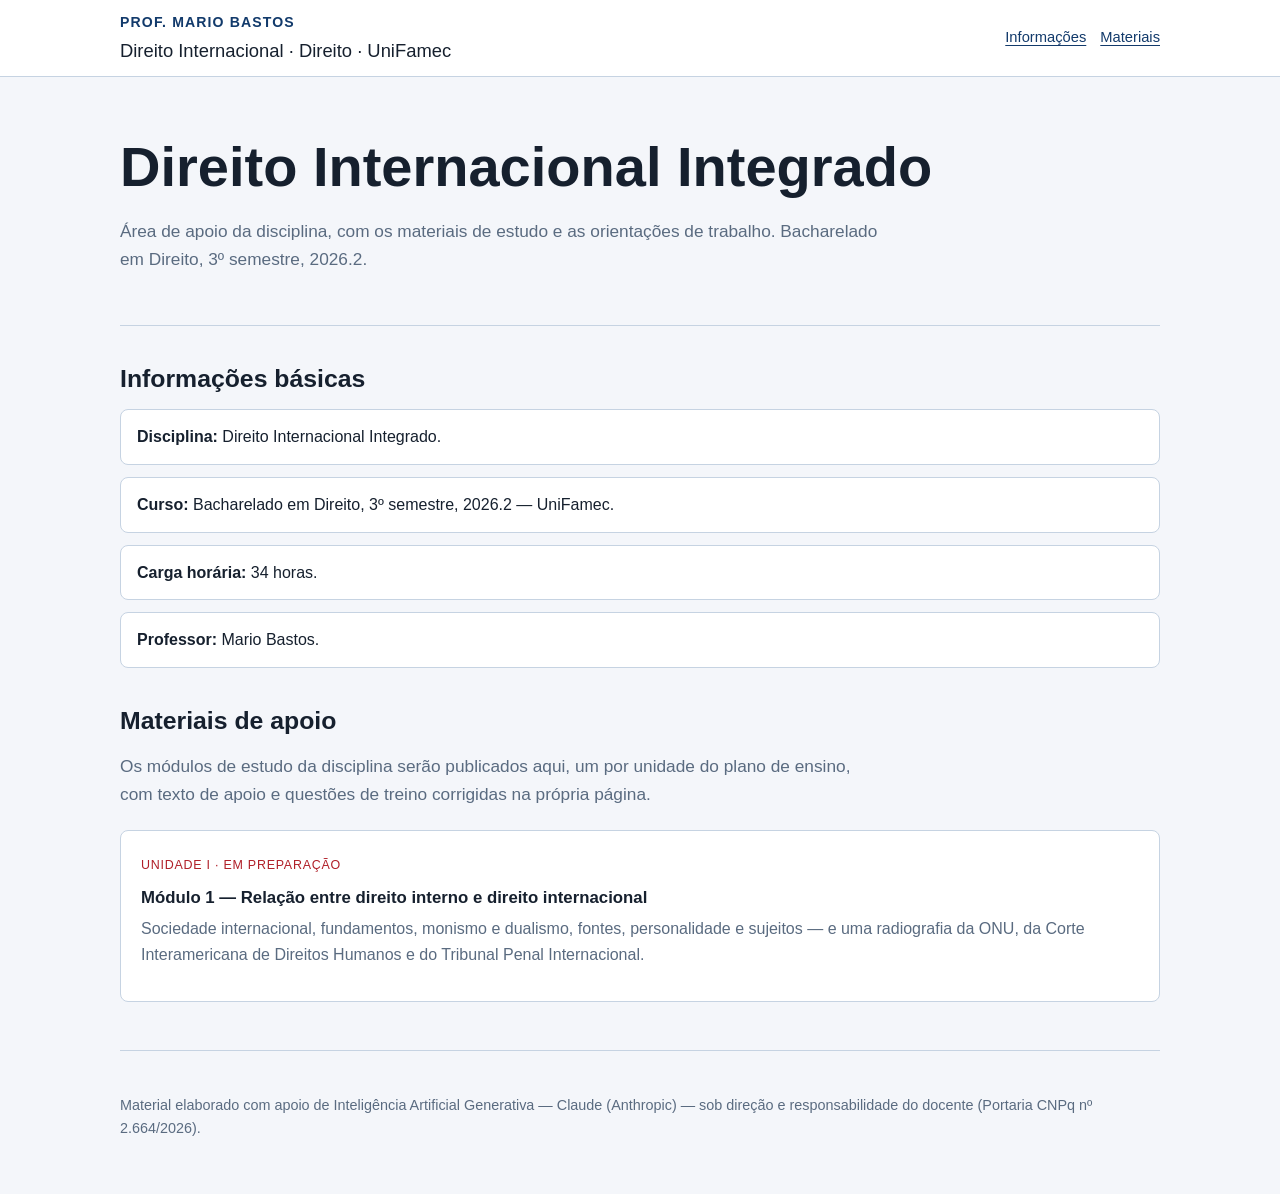
==== docs/index.html @ 81c54303 "Publica a pagina inicial da disciplina (docs/)" ====
<!doctype html>
<html lang="pt-BR">
<head>
  <meta charset="utf-8">
  <meta name="viewport" content="width=device-width, initial-scale=1">
  <title>Direito Internacional Integrado | Prof. Mario Bastos</title>
  <meta name="description" content="Área de apoio da disciplina Direito Internacional Integrado, do Bacharelado em Direito da UniFamec. Materiais de estudo e orientações da disciplina.">
  <link rel="stylesheet" href="assets/style.css">
</head>
<body>
  <header class="site-header">
    <div class="header-inner">
      <div class="brand">
        <strong>Prof. Mario Bastos</strong>
        <span>Direito Internacional · Direito · UniFamec</span>
      </div>
      <nav aria-label="Navegação principal">
        <a href="#informacoes">Informações</a>
        <a href="#materiais">Materiais</a>
      </nav>
    </div>
  </header>

  <main>
    <section class="hero">
      <h1>Direito Internacional Integrado</h1>
      <p>Área de apoio da disciplina, com os materiais de estudo e as orientações de trabalho. Bacharelado em Direito, 3º semestre, 2026.2.</p>
    </section>

    <section id="informacoes">
      <h2>Informações básicas</h2>
      <ul class="info-list">
        <li><strong>Disciplina:</strong> Direito Internacional Integrado.</li>
        <li><strong>Curso:</strong> Bacharelado em Direito, 3º semestre, 2026.2 — UniFamec.</li>
        <li><strong>Carga horária:</strong> 34 horas.</li>
        <li><strong>Professor:</strong> Mario Bastos.</li>
      </ul>
    </section>

    <section id="materiais">
      <h2>Materiais de apoio</h2>
      <p class="intro">Os módulos de estudo da disciplina serão publicados aqui, um por unidade do plano de ensino, com texto de apoio e questões de treino corrigidas na própria página.</p>
      <div class="grid">
        <article class="card">
          <span class="tag">Unidade I · em preparação</span>
          <h3>Módulo 1 — Relação entre direito interno e direito internacional</h3>
          <p>Sociedade internacional, fundamentos, monismo e dualismo, fontes, personalidade e sujeitos — e uma radiografia da ONU, da Corte Interamericana de Direitos Humanos e do Tribunal Penal Internacional.</p>
        </article>
      </div>
    </section>
  </main>

  <footer class="site-footer">
    <p>Material elaborado com apoio de Inteligência Artificial Generativa — Claude (Anthropic) — sob direção e responsabilidade do docente (Portaria CNPq nº 2.664/2026).</p>
  </footer>
</body>
</html>
---- docs/assets/style.css ----
/* IDPP - Introducao ao Direito Publico e Privado - UniFamec - 2026.2
   Prof. Mario Bastos
   Derivado da folha de estilo do site de Direito Constitucional.
   Muda a paleta (azul e vermelho da UniFamec) e troca a serifa por
   tipografia sem serifa em toda a pagina. Arquivo independente. */

:root {
  color-scheme: light;
  --bg: #f4f6fa;
  --surface: #ffffff;
  --ink: #16202e;
  --muted: #5a6b80;
  --line: #c6d3e2;
  --accent: #123a6b;
  --accent-2: #b01f28;
  --soft: #e9eff7;
}

* {
  box-sizing: border-box;
}

body {
  margin: 0;
  font-family: "Aptos", "Inter", "Segoe UI", Arial, Helvetica, sans-serif;
  background: var(--bg);
  color: var(--ink);
  line-height: 1.6;
}

a {
  color: var(--accent);
  text-decoration-thickness: 1px;
  text-underline-offset: 0.18em;
}

.site-header {
  background: var(--surface);
  border-bottom: 1px solid var(--line);
}

.header-inner,
main,
.site-footer {
  width: min(1040px, calc(100% - 32px));
  margin: 0 auto;
}

.header-inner {
  min-height: 76px;
  display: flex;
  align-items: center;
  justify-content: space-between;
  gap: 24px;
}

.brand {
  display: flex;
  flex-direction: column;
  gap: 2px;
}

.brand strong {
  font-family: Arial, Helvetica, sans-serif;
  font-size: 0.88rem;
  letter-spacing: 0.08em;
  text-transform: uppercase;
  color: var(--accent);
}

.brand span {
  font-size: 1.15rem;
}

nav {
  display: flex;
  flex-wrap: wrap;
  gap: 14px;
  font-family: Arial, Helvetica, sans-serif;
  font-size: 0.92rem;
}

.hero {
  padding: 56px 0 34px;
  border-bottom: 1px solid var(--line);
}

.hero p,
.intro {
  max-width: 760px;
  color: var(--muted);
  font-size: 1.08rem;
}

h1,
h2,
h3 {
  line-height: 1.2;
}

h1 {
  margin: 0 0 18px;
  font-size: clamp(2rem, 5vw, 3.5rem);
  font-weight: 700;
}

h2 {
  margin: 38px 0 14px;
  font-size: 1.55rem;
}

h3 {
  margin: 0 0 8px;
  font-size: 1.05rem;
}

.grid {
  display: grid;
  grid-template-columns: repeat(auto-fit, minmax(260px, 1fr));
  gap: 16px;
  margin: 22px 0 8px;
}

.card {
  min-height: 170px;
  padding: 20px;
  border: 1px solid var(--line);
  border-radius: 8px;
  background: var(--surface);
}

.card p {
  color: var(--muted);
  margin: 0 0 14px;
}

.tag {
  display: inline-block;
  margin-bottom: 12px;
  font-family: Arial, Helvetica, sans-serif;
  font-size: 0.78rem;
  color: var(--accent-2);
  text-transform: uppercase;
  letter-spacing: 0.06em;
}

.notice {
  margin: 26px 0;
  padding: 16px 18px;
  border-left: 4px solid var(--accent);
  background: var(--soft);
}

.module-page {
  width: min(1180px, calc(100% - 32px));
}

.module-layout {
  display: grid;
  grid-template-columns: minmax(220px, 280px) minmax(0, 1fr);
  gap: 28px;
  align-items: start;
}

.toc-card {
  position: sticky;
  top: 18px;
  padding: 18px;
  border: 1px solid var(--line);
  border-radius: 8px;
  background: var(--surface);
}

.toc-card h2 {
  margin-top: 0;
  font-size: 1.1rem;
}

.toc-links {
  display: grid;
  gap: 8px;
  font-size: 0.9rem;
}

.module-content {
  min-width: 0;
  padding: 6px 0 0;
}

.module-content h2 {
  margin-top: 42px;
  padding-top: 8px;
  border-top: 1px solid var(--line);
}

.module-content h3 {
  margin-top: 26px;
  font-size: 1.18rem;
}

.module-content p,
.module-content li {
  font-size: 1.02rem;
}

.module-content blockquote {
  margin: 22px 0;
  padding: 10px 18px;
  border-left: 4px solid var(--accent-2);
  background: #fbfbf9;
}

.module-content hr {
  margin: 30px 0;
  border: 0;
  border-top: 1px solid var(--line);
}

.table-wrap {
  overflow-x: auto;
  margin: 20px 0;
}

table {
  width: 100%;
  border-collapse: collapse;
  background: var(--surface);
}

th,
td {
  padding: 10px 12px;
  border: 1px solid var(--line);
  text-align: left;
  vertical-align: top;
}

th {
  font-family: Arial, Helvetica, sans-serif;
  font-size: 0.9rem;
  background: var(--soft);
}

.quiz-panel,
.ai-disclosure {
  margin-top: 38px;
  padding: 22px;
  border: 1px solid var(--line);
  border-radius: 8px;
  background: var(--surface);
}

.quiz-panel h2,
.ai-disclosure h2 {
  margin-top: 0;
  padding-top: 0;
  border-top: 0;
}

.compact-hero,
.exam-hero {
  padding-bottom: 24px;
}

.exam-meta,
.score-summary {
  display: grid;
  grid-template-columns: repeat(auto-fit, minmax(190px, 1fr));
  gap: 12px;
  margin: 22px 0;
}

.exam-meta div,
.score-summary div {
  padding: 14px 16px;
  border: 1px solid var(--line);
  border-radius: 8px;
  background: var(--surface);
}

.exam-meta span,
.score-summary span {
  display: block;
  font-family: Arial, Helvetica, sans-serif;
  font-size: 0.78rem;
  color: var(--muted);
  text-transform: uppercase;
  letter-spacing: 0.06em;
}

.exam-form section,
.results-panel {
  margin-top: 30px;
}

.field-grid {
  display: grid;
  grid-template-columns: repeat(auto-fit, minmax(240px, 1fr));
  gap: 14px;
}

label {
  display: grid;
  gap: 6px;
  font-family: Arial, Helvetica, sans-serif;
  font-size: 0.92rem;
}

input[type="text"],
input[type="email"],
textarea {
  width: 100%;
  border: 1px solid var(--line);
  border-radius: 6px;
  padding: 10px 12px;
  color: var(--ink);
  background: var(--surface);
  font: inherit;
}

textarea {
  resize: vertical;
  min-height: 132px;
}

.question-list,
.feedback-list {
  display: grid;
  gap: 16px;
}

.question-card,
.feedback-card {
  padding: 18px;
  border: 1px solid var(--line);
  border-radius: 8px;
  background: var(--surface);
}

.question-card p,
.feedback-card p {
  margin: 8px 0;
}

.options-list {
  display: grid;
  gap: 8px;
  margin-top: 14px;
}

.option-row,
.check-row {
  display: grid;
  grid-template-columns: auto 1fr;
  align-items: start;
  gap: 10px;
  padding: 10px 12px;
  border: 1px solid var(--line);
  border-radius: 6px;
  background: #fbfbf9;
  font-family: "Aptos", "Inter", "Segoe UI", Arial, Helvetica, sans-serif;
}

.rubric-box {
  display: grid;
  gap: 8px;
  margin-top: 14px;
  padding: 14px;
  border: 1px solid var(--line);
  border-radius: 8px;
  background: var(--soft);
}

.actions-panel {
  display: flex;
  flex-wrap: wrap;
  gap: 10px;
  margin: 24px 0;
}

.submission-panel {
  display: grid;
  gap: 12px;
  margin: 18px 0 22px;
  padding: 16px 18px;
  border: 1px solid var(--line);
  border-radius: 8px;
  background: var(--soft);
}

.submission-panel h3 {
  margin: 0;
}

.helper-text {
  color: var(--muted);
  font-family: Arial, Helvetica, sans-serif;
  font-size: 0.92rem;
}

button {
  min-height: 42px;
  border: 1px solid var(--accent);
  border-radius: 6px;
  padding: 9px 14px;
  font-family: Arial, Helvetica, sans-serif;
  font-weight: 700;
  cursor: pointer;
}

.primary-button {
  color: #fff;
  background: var(--accent);
}

.secondary-button {
  color: var(--accent);
  background: var(--surface);
}

.feedback-card {
  border-left: 5px solid var(--line);
}

.feedback-card.is-correct {
  border-left-color: #2f7d4f;
}

.feedback-card.is-wrong {
  border-left-color: #a74432;
}

.report-box {
  min-height: 280px;
  font-family: Consolas, "Courier New", monospace;
  font-size: 0.86rem;
}

.doc-list {
  display: grid;
  gap: 14px;
  padding: 0;
  list-style: none;
}

.doc-list li {
  padding: 16px 18px;
  border: 1px solid var(--line);
  border-radius: 8px;
  background: var(--surface);
}

.info-list,
.timeline-list {
  display: grid;
  gap: 12px;
  padding: 0;
  list-style: none;
}

.info-list li,
.timeline-list li {
  padding: 14px 16px;
  border: 1px solid var(--line);
  border-radius: 8px;
  background: var(--surface);
}

.timeline-list li {
  display: grid;
  grid-template-columns: minmax(100px, 130px) minmax(0, 1fr);
  gap: 14px;
}

.timeline-list time {
  font-family: Arial, Helvetica, sans-serif;
  font-weight: 700;
  color: var(--accent);
}

.reading-list {
  display: grid;
  gap: 14px;
  margin: 20px 0;
}

.reading-item {
  padding: 16px 18px;
  border: 1px solid var(--line);
  border-radius: 8px;
  background: var(--surface);
}

.reading-item p {
  margin: 8px 0 12px;
}

.ai-disclosure.compact {
  padding: 16px 18px;
  color: var(--muted);
  font-size: 0.92rem;
}

.site-footer {
  margin-top: 48px;
  padding: 28px 0 40px;
  border-top: 1px solid var(--line);
  color: var(--muted);
  font-family: Arial, Helvetica, sans-serif;
  font-size: 0.9rem;
}

@media (max-width: 680px) {
  .header-inner {
    align-items: flex-start;
    flex-direction: column;
    padding: 18px 0;
  }

  nav {
    gap: 10px 14px;
  }

  .hero {
    padding-top: 38px;
  }

  .module-layout {
    grid-template-columns: 1fr;
  }

  .toc-card {
    position: static;
  }

  .timeline-list li {
    grid-template-columns: 1fr;
  }
}

/* --- Treino interativo por questão (Módulo 2 em diante) — 2026-09-23.
   Bloco aditivo, trazido do site de Direito Constitucional (mesma interface
   de correção por alternativa). Nenhuma regra anterior foi alterada. --- */

.quiz-feedback {
  margin-top: 14px;
  padding: 14px;
  border: 1px solid var(--line);
  border-radius: 8px;
  background: #f8f8f5;
}

.quiz-feedback.is-correct {
  border-color: #9bc6a4;
  background: #edf7ef;
}

.quiz-feedback.is-wrong {
  border-color: #dfb4ac;
  background: #fdf0ee;
}

.quiz-feedback p {
  margin: 0;
}

.actions-inline {
  margin: 14px 0 0;
}

.answer-breakdown {
  display: grid;
  gap: 10px;
  margin-top: 12px;
}

.answer-line {
  margin: 0;
  padding: 10px 12px;
  border-left: 3px solid var(--line);
  border-radius: 0 6px 6px 0;
  background: #fbfbf9;
}

.answer-line.is-correct {
  border-left-color: #2f7d4f;
  background: #eef7f0;
}

.answer-line.is-wrong {
  border-left-color: #a74432;
  background: #fdf3f1;
}

.answer-line.is-chosen {
  box-shadow: inset 0 0 0 1px var(--line);
}

.answer-line .verdict {
  display: block;
  margin-bottom: 4px;
  font-family: Arial, Helvetica, sans-serif;
  font-size: 0.76rem;
  font-weight: 700;
  letter-spacing: 0.06em;
  text-transform: uppercase;
}

.answer-line.is-correct .verdict {
  color: #2f7d4f;
}

.answer-line.is-wrong .verdict {
  color: #a74432;
}

.verdict-line {
  margin: 0;
}

.option-row.is-correct {
  border-color: #9bc6a4;
  background: #f2faf4;
}

.option-row.is-chosen-wrong {
  border-color: #dfb4ac;
  background: #fdf4f2;
}

.answer-note {
  margin-top: 14px;
  padding: 12px 14px;
  border: 1px dashed var(--line);
  border-radius: 6px;
  background: var(--surface);
}

.answer-note p {
  margin: 0 0 8px;
}

.answer-note p:last-child {
  margin-bottom: 0;
}

.report-box {
  white-space: pre-wrap;
  overflow-wrap: anywhere;
  overflow-x: auto;
  max-width: 100%;
}

.quiz-panel .quiz-title {
  margin-top: 0;
  padding-top: 0;
  border-top: 0;
}

.deck-cta {
  margin: 18px 0 0;
}

.deck-cta .tag {
  padding: 8px 14px;
  border: 1px solid var(--accent-2);
  border-radius: 999px;
  text-decoration: none;
}
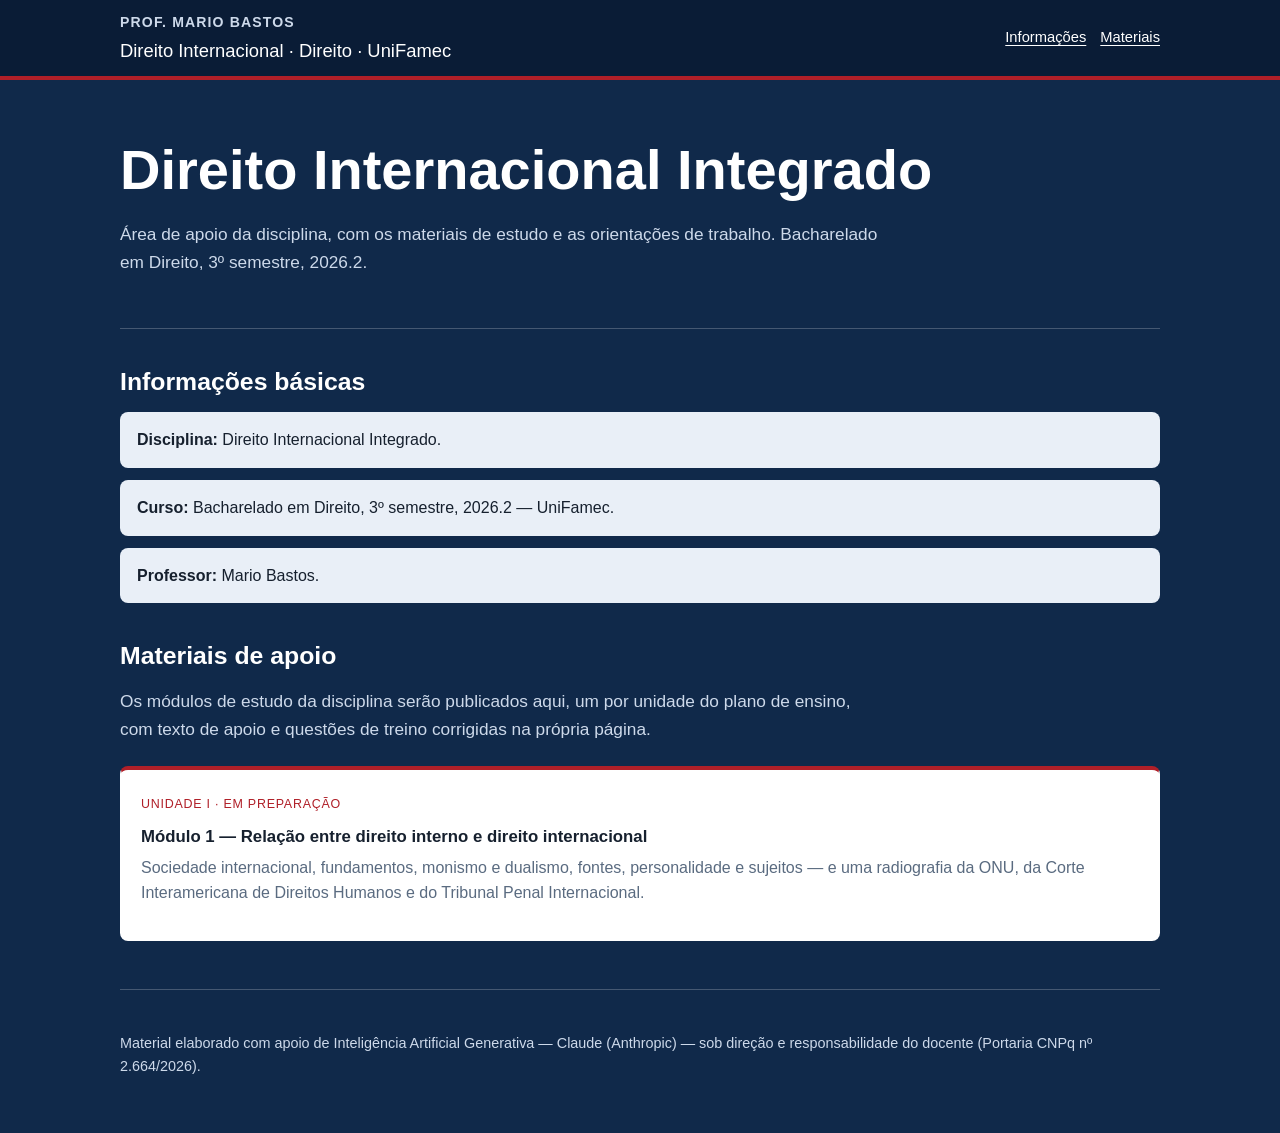
==== commit b7ed67fa: "Paleta propria do site de DIP (fundo marinho, superficies claras); retira carga horaria ate confirma" ====
--- a/docs/index.html
+++ b/docs/index.html
@@ -5,7 +5,7 @@
   <meta name="viewport" content="width=device-width, initial-scale=1">
   <title>Direito Internacional Integrado | Prof. Mario Bastos</title>
   <meta name="description" content="Área de apoio da disciplina Direito Internacional Integrado, do Bacharelado em Direito da UniFamec. Materiais de estudo e orientações da disciplina.">
-  <link rel="stylesheet" href="assets/style.css">
+  <link rel="stylesheet" href="assets/style.css?v=2">
 </head>
 <body>
   <header class="site-header">
@@ -32,7 +32,7 @@
       <ul class="info-list">
         <li><strong>Disciplina:</strong> Direito Internacional Integrado.</li>
         <li><strong>Curso:</strong> Bacharelado em Direito, 3º semestre, 2026.2 — UniFamec.</li>
-        <li><strong>Carga horária:</strong> 34 horas.</li>
+        
         <li><strong>Professor:</strong> Mario Bastos.</li>
       </ul>
     </section>
--- a/docs/assets/style.css
+++ b/docs/assets/style.css
@@ -1,8 +1,9 @@
-/* IDPP - Introducao ao Direito Publico e Privado - UniFamec - 2026.2
+/* DIP - Direito Internacional Integrado - UniFamec - 2026.2
    Prof. Mario Bastos
-   Derivado da folha de estilo do site de Direito Constitucional.
-   Muda a paleta (azul e vermelho da UniFamec) e troca a serifa por
-   tipografia sem serifa em toda a pagina. Arquivo independente. */
+   Derivado da folha do site de IDPP (mesmas classes, mesmo azul e vermelho
+   da UniFamec). A diferenca visual esta no bloco "Paleta DIP", no fim do
+   arquivo: fundo azul-marinho com texto branco; cartoes e areas de leitura
+   continuam claros, com texto escuro. Arquivo independente do IDPP. */
 
 :root {
   color-scheme: light;
@@ -667,3 +668,119 @@
   border-radius: 999px;
   text-decoration: none;
 }
+
+/* --- Paleta DIP (24/09/2026) ---------------------------------------------
+   Regra: texto escuro so sobre fundo claro; sobre o marinho, texto branco.
+   Bloco aditivo: sobrepoe as regras acima sem altera-las. --- */
+
+:root {
+  --page: #10294a;
+  --page-deep: #0a1c36;
+  --page-ink: #ffffff;
+  --page-muted: #cdd9ea;
+  --page-line: rgba(255, 255, 255, 0.22);
+  --page-link: #b9d3f5;
+}
+
+body {
+  background: var(--page);
+  color: var(--page-ink);
+}
+
+a {
+  color: var(--page-link);
+}
+
+.site-header {
+  background: var(--page-deep);
+  border-bottom: 4px solid var(--accent-2);
+}
+
+.brand strong {
+  color: var(--page-muted);
+}
+
+nav a {
+  color: var(--page-ink);
+}
+
+.hero {
+  border-bottom-color: var(--page-line);
+}
+
+.hero p,
+.intro {
+  color: var(--page-muted);
+}
+
+.site-footer {
+  border-top-color: var(--page-line);
+  color: var(--page-muted);
+}
+
+/* Superficies claras: texto escuro e links no azul institucional */
+.card,
+.info-list li,
+.timeline-list li,
+.doc-list li,
+.reading-item,
+.toc-card,
+.quiz-panel,
+.ai-disclosure,
+.question-card,
+.feedback-card,
+.exam-meta div,
+.score-summary div,
+.notice,
+.submission-panel,
+.rubric-box,
+.answer-note,
+table,
+.module-content,
+.exam-form {
+  color: var(--ink);
+}
+
+.card a,
+.info-list a,
+.timeline-list a,
+.doc-list a,
+.reading-item a,
+.toc-card a,
+.quiz-panel a,
+.ai-disclosure a,
+.notice a,
+.module-content a,
+.exam-form a,
+table a {
+  color: var(--accent);
+}
+
+.card {
+  border-color: transparent;
+  border-top: 4px solid var(--accent-2);
+}
+
+.info-list li {
+  border-color: transparent;
+  background: var(--soft);
+}
+
+/* Paginas de modulo e de prova: o texto corrido fica numa folha clara */
+.module-content,
+.exam-form {
+  padding: 28px 32px 32px;
+  border-radius: 8px;
+  background: var(--surface);
+}
+
+.ai-disclosure.compact {
+  color: var(--muted);
+}
+
+@media (max-width: 680px) {
+  .module-content,
+  .exam-form {
+    padding: 18px 16px 22px;
+  }
+}
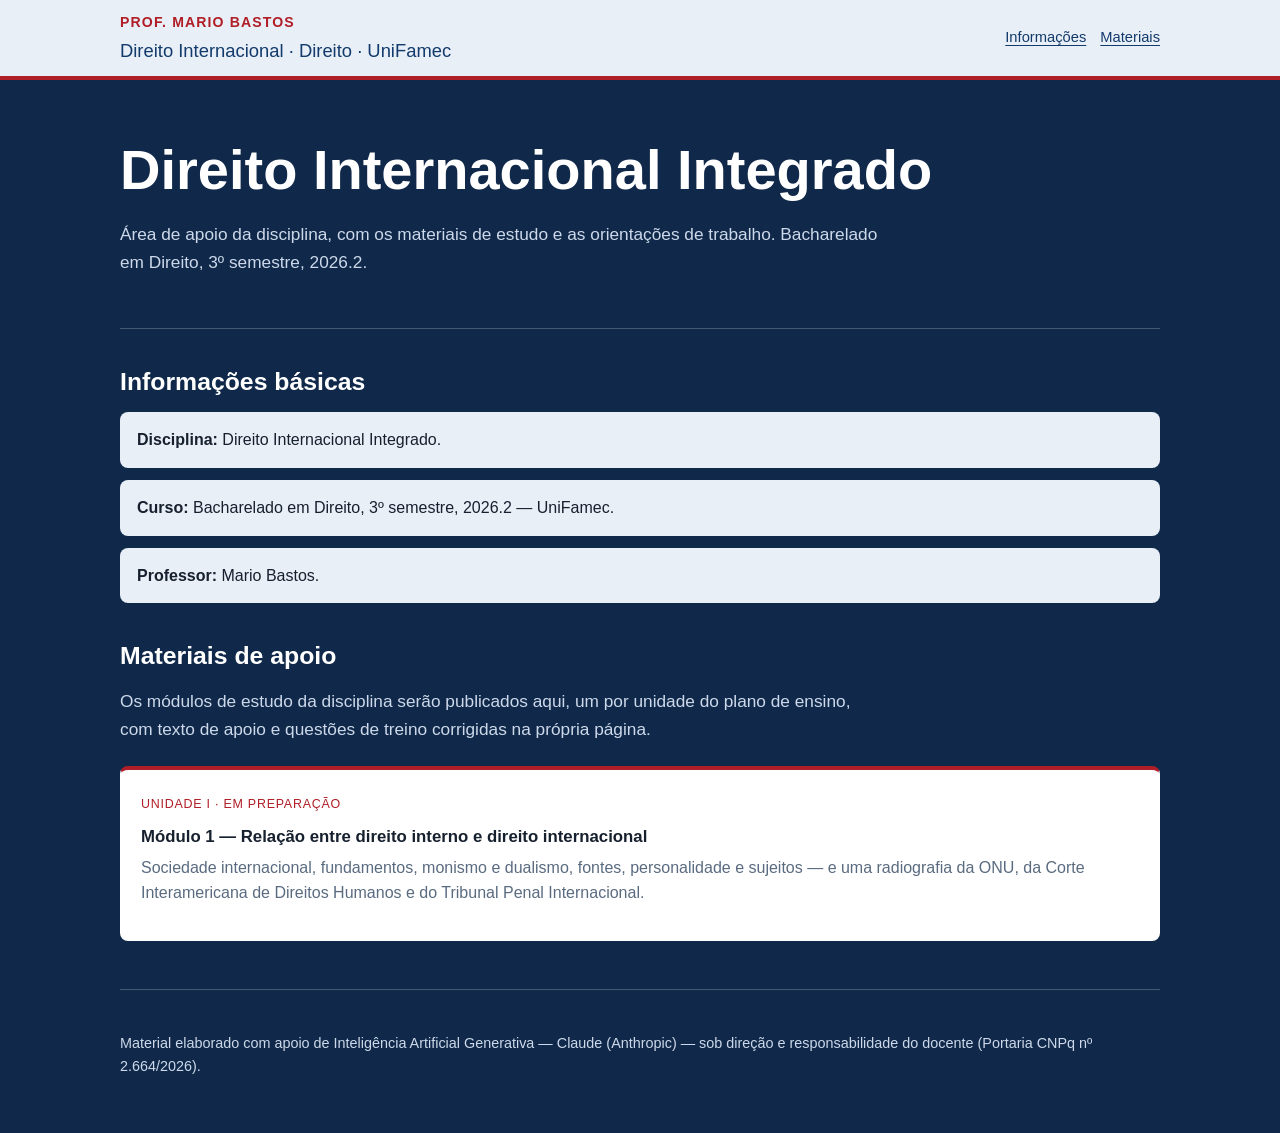
==== commit 2efcc69c: "Cabecalho claro (opcao C): nome em vermelho, texto em marinho Co-Authored-By: Claude Opus 5.5 <norep" ====
--- a/docs/index.html
+++ b/docs/index.html
@@ -5,7 +5,7 @@
   <meta name="viewport" content="width=device-width, initial-scale=1">
   <title>Direito Internacional Integrado | Prof. Mario Bastos</title>
   <meta name="description" content="Área de apoio da disciplina Direito Internacional Integrado, do Bacharelado em Direito da UniFamec. Materiais de estudo e orientações da disciplina.">
-  <link rel="stylesheet" href="assets/style.css?v=2">
+  <link rel="stylesheet" href="assets/style.css?v=3">
 </head>
 <body>
   <header class="site-header">
--- a/docs/assets/style.css
+++ b/docs/assets/style.css
@@ -691,17 +691,19 @@
   color: var(--page-link);
 }
 
+/* Cabecalho claro (opcao C, 24/09/2026): nome em vermelho, resto em marinho */
 .site-header {
-  background: var(--page-deep);
+  background: var(--soft);
   border-bottom: 4px solid var(--accent-2);
 }
 
-.brand strong {
-  color: var(--page-muted);
-}
-
-nav a {
-  color: var(--page-ink);
+.site-header .brand strong {
+  color: var(--accent-2);
+}
+
+.site-header .brand span,
+.site-header nav a {
+  color: var(--accent);
 }
 
 .hero {
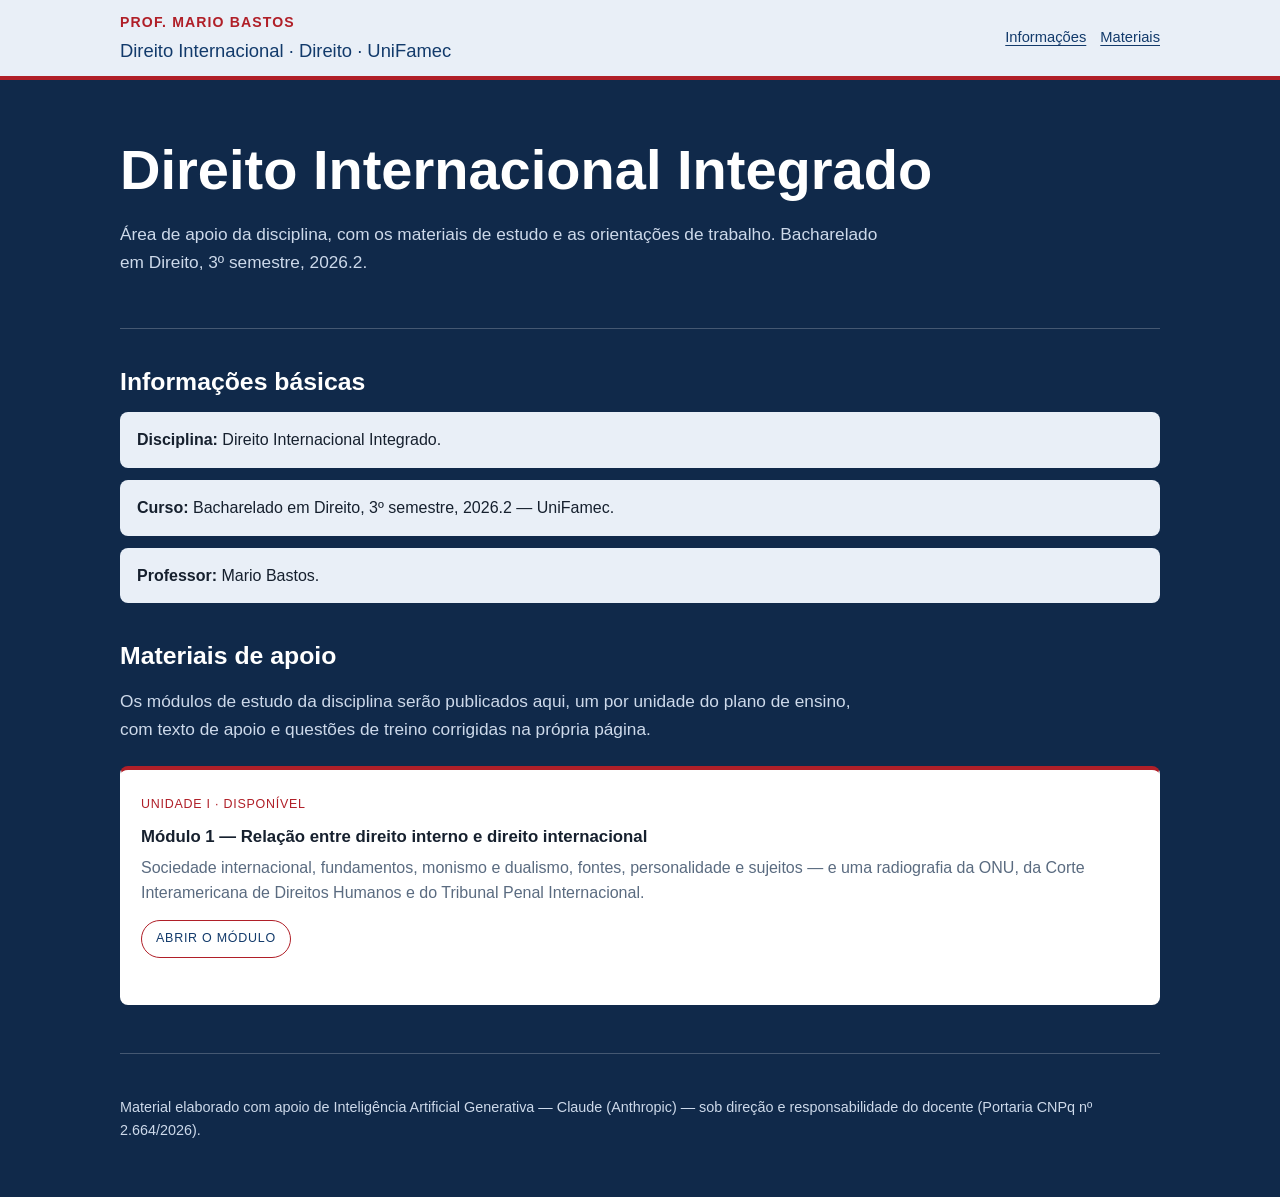
==== commit 849b7592: "Publica o Modulo 1 da Unidade I, com treino corrigido na pagina e box de curiosidades Co-Authored-By" ====
--- a/docs/index.html
+++ b/docs/index.html
@@ -5,7 +5,7 @@
   <meta name="viewport" content="width=device-width, initial-scale=1">
   <title>Direito Internacional Integrado | Prof. Mario Bastos</title>
   <meta name="description" content="Área de apoio da disciplina Direito Internacional Integrado, do Bacharelado em Direito da UniFamec. Materiais de estudo e orientações da disciplina.">
-  <link rel="stylesheet" href="assets/style.css?v=3">
+  <link rel="stylesheet" href="assets/style.css?v=4">
 </head>
 <body>
   <header class="site-header">
@@ -42,9 +42,10 @@
       <p class="intro">Os módulos de estudo da disciplina serão publicados aqui, um por unidade do plano de ensino, com texto de apoio e questões de treino corrigidas na própria página.</p>
       <div class="grid">
         <article class="card">
-          <span class="tag">Unidade I · em preparação</span>
+          <span class="tag">Unidade I · disponível</span>
           <h3>Módulo 1 — Relação entre direito interno e direito internacional</h3>
           <p>Sociedade internacional, fundamentos, monismo e dualismo, fontes, personalidade e sujeitos — e uma radiografia da ONU, da Corte Interamericana de Direitos Humanos e do Tribunal Penal Internacional.</p>
+          <p class="deck-cta"><a class="tag" href="modulo-1.html">Abrir o módulo</a></p>
         </article>
       </div>
     </section>
--- a/docs/assets/style.css
+++ b/docs/assets/style.css
@@ -786,3 +786,52 @@
     padding: 18px 16px 22px;
   }
 }
+
+/* --- Box de curiosidades (conteúdo extra dos módulos) — 2026-09-25 -----------
+   Bloco destacado do corpo do texto: fundo próprio, filete vermelho e etiqueta.
+   O aluno reconhece de relance que ali é leitura extra, e não matéria corrida. */
+
+.box-curiosidade {
+  position: relative;
+  margin: 38px 0;
+  padding: 26px 28px 22px;
+  border: 1px solid var(--line);
+  border-left: 6px solid var(--accent-2);
+  border-radius: 8px;
+  background: #fbf7f2;
+  color: var(--ink);
+}
+
+.box-curiosidade::before {
+  content: "Curiosidade";
+  display: block;
+  margin-bottom: 12px;
+  font-family: Arial, Helvetica, sans-serif;
+  font-size: 0.74rem;
+  font-weight: 700;
+  letter-spacing: 0.1em;
+  text-transform: uppercase;
+  color: var(--accent-2);
+}
+
+.box-curiosidade h3 {
+  margin: 0 0 14px;
+  font-size: 1.22rem;
+  line-height: 1.25;
+  color: var(--accent);
+}
+
+.box-curiosidade p { font-size: 1rem; }
+.box-curiosidade p:last-child { margin-bottom: 0; }
+
+.box-curiosidade blockquote {
+  margin: 18px 0;
+  padding: 10px 18px;
+  border-left: 4px solid var(--line);
+  background: rgba(255, 255, 255, .75);
+  font-size: 0.98rem;
+}
+
+@media (max-width: 680px) {
+  .box-curiosidade { padding: 20px 18px 16px; }
+}
